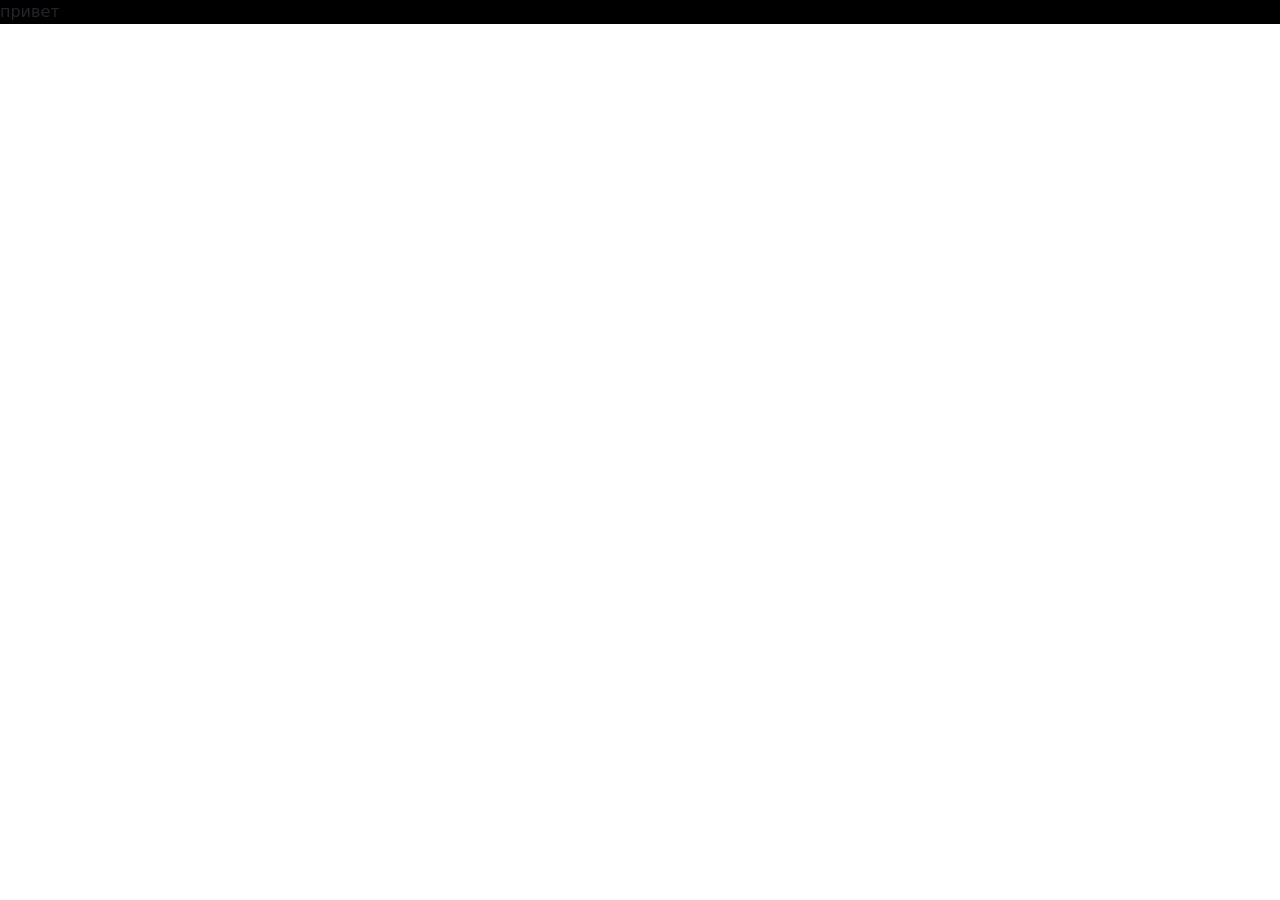
==== Проект Киберпанк/index.html @ 913610c4 "добавила проекты" ====
<!DOCTYPE html>
<html>
<head>
	<meta charset="utf-8">
	<meta name="viewport" content="width=device-width, initial-scale=1">
	<title>новый сайт</title>
	<!-- Подключение Bootstrap CSS -->
    <link href="https://cdn.jsdelivr.net/npm/bootstrap@5.3.5/dist/css/bootstrap.min.css" rel="stylesheet" integrity="sha384-SgOJa3DmI69IUzQ2PVdRZhwQ+dy64/BUtbMJw1MZ8t5HZApcHrRKUc4W0kG879m7" crossorigin="anonymous"> 
    <link rel="stylesheet" type="text/css" href="style.css">
</head>

<body>
	<div class="box">привет</div>









</body>
</html>
---- Проект Киберпанк/style.css ----
.box{
	background: black;
}
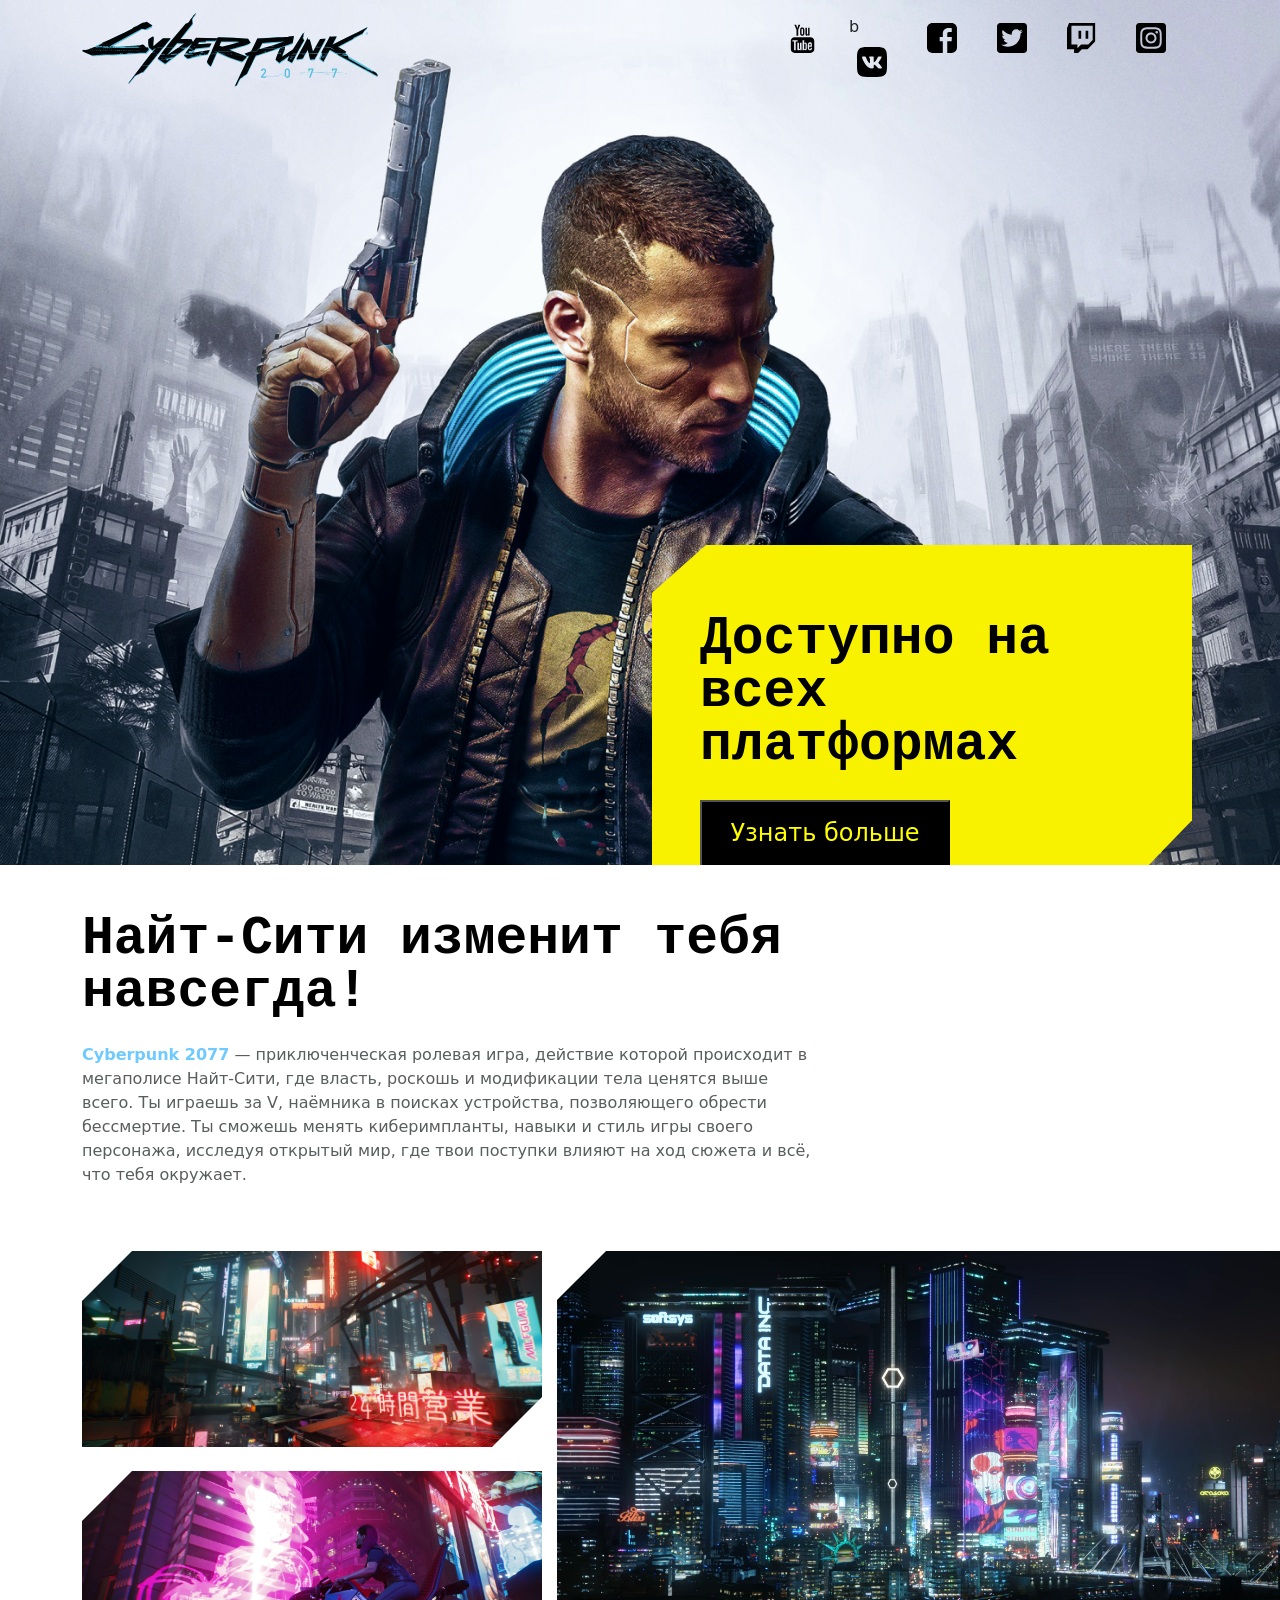
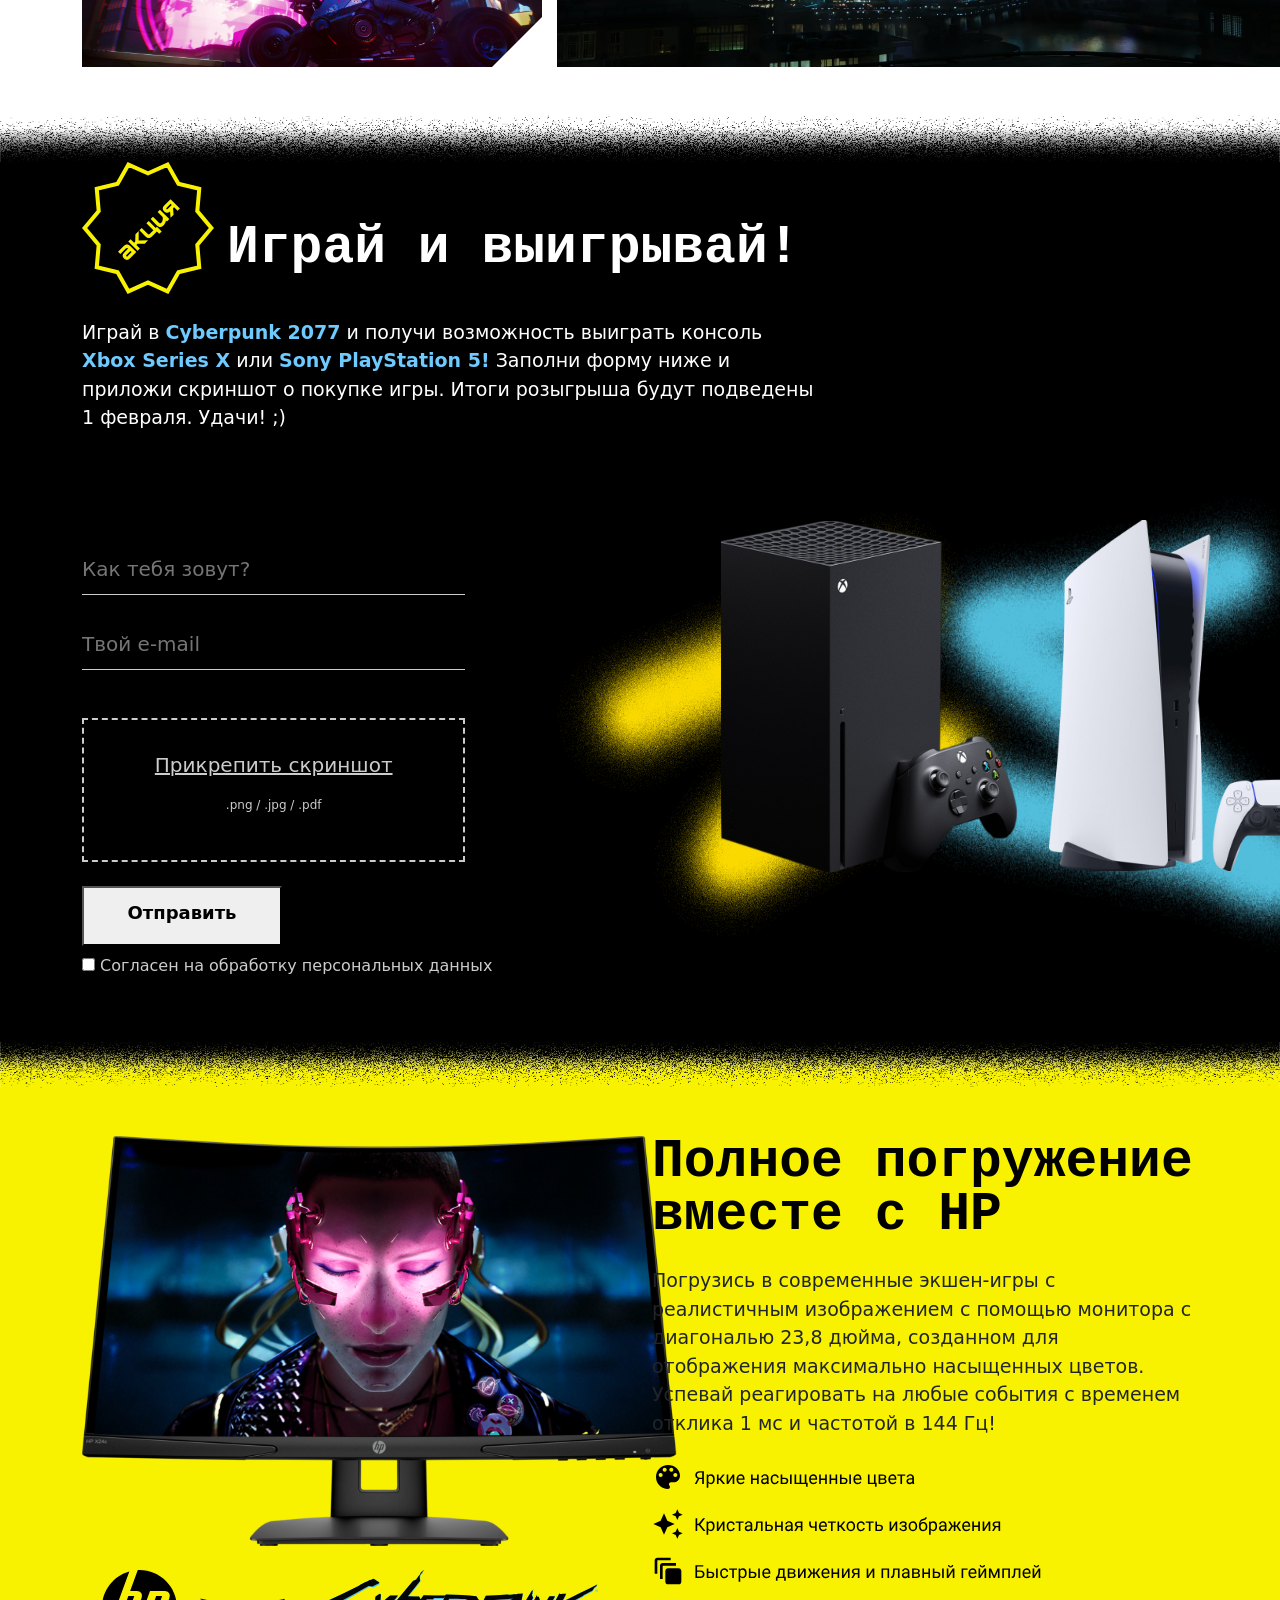
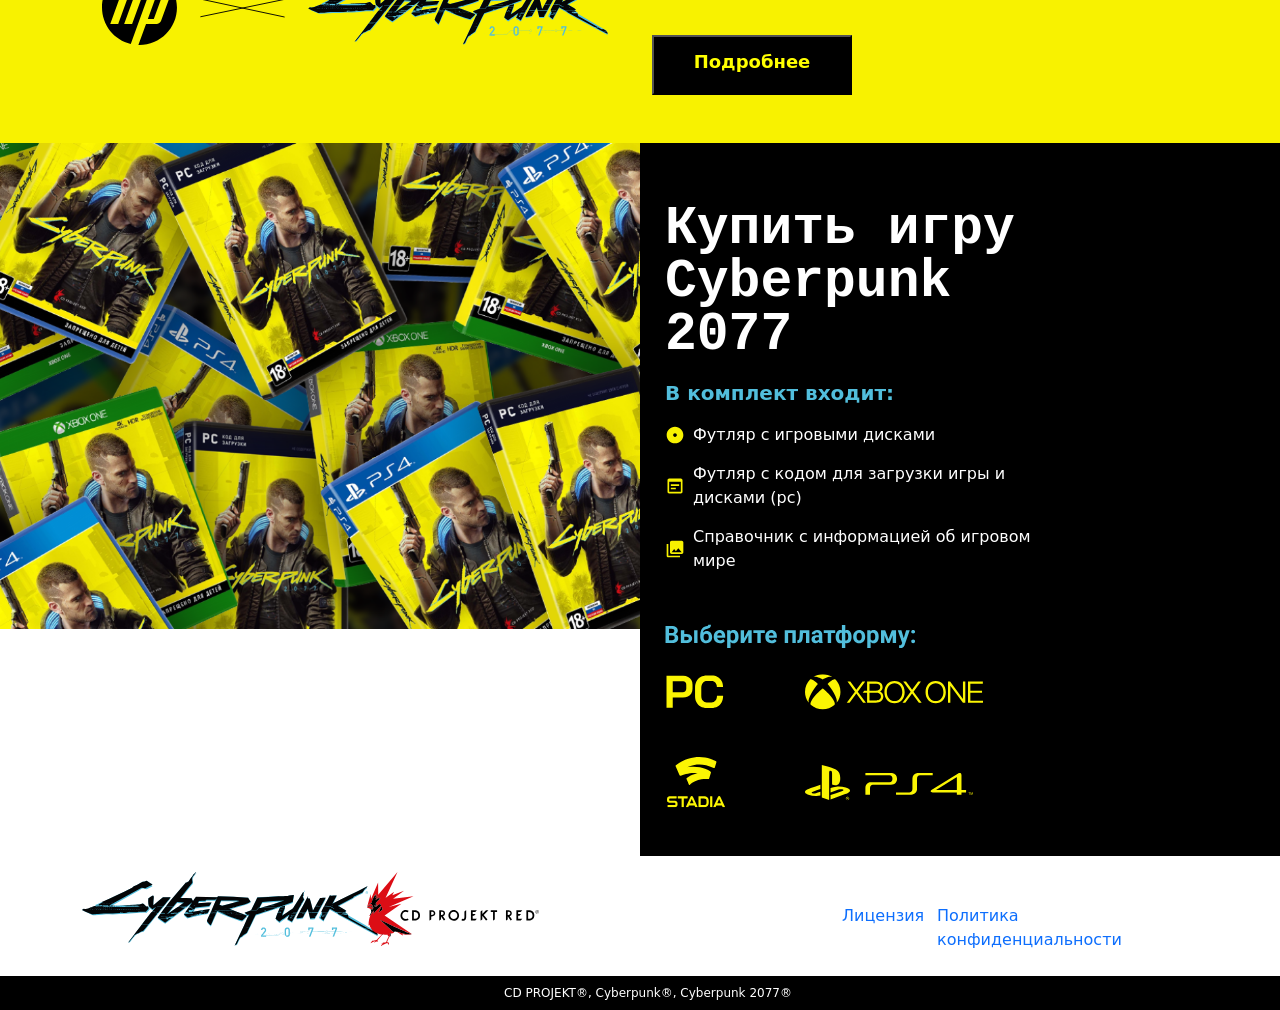
==== commit bf54273c: "для кота done" ====
--- a/Проект Киберпанк/index.html
+++ b/Проект Киберпанк/index.html
@@ -10,15 +10,224 @@
 </head>
 
 <body>
-	<div class="box">привет</div>
+<div class="container-fluid card1">
+	<div class="container mb-5">
+		<nav class="navbar navbar-expand">
+		    <a class="navbar-brand" href="#">
+		      <img src="img/Logo Cyberpunk.svg" alt="Лого" width="296" height="74">
+		    </a>
+			<div class="ms-auto">
+				<ul class="navbar-nav flex-row">
+					<li class="nav-item me-4">
+					  	<a class="nav-link" href="https://www.youtube.com" target="_blank"><img src="img/youtube logo.svg" alt="Утуб"></a>
+					 </li>
+					<li class="nav-item me-4"> b
+					   	<a class="nav-link" href="https://vk.com" target="_blank"><img src="img/vk logo.svg" alt="ВК"></a>
+					</li>
+					<li class="nav-item me-4">
+					   	<a class="nav-link" href="https://www.google.com/?hl=ru" target="_blank"><img src="img/Facebook.svg" alt="Фейсбук"></a>
+					 </li>
+					 <li class="nav-item me-4">
+					   	<a class="nav-link" href="https://www.google.com/?hl=ru" target="_blank"><img src="img/twitter-square logo.svg" alt="Твиттер"></a>
+					 </li>
+					 <li class="nav-item me-4">
+					   	<a class="nav-link" href="https://www.google.com/?hl=ru" target="_blank"><img src="img/twitch logo.svg" alt="Чат"></a>
+					 </li>
+					  <li class="nav-item me-4">
+					   	<a class="nav-link" href="https://www.google.com/?hl=ru" target="_blank"><img src="img/instagram-square logo.svg" alt="Инста"></a>
+					 </li>
+				</ul>
+			</div>		
+		</nav>
+	</div>
+	<div class="row" style="margin-top: 445px;">
+		<div class="col-md-6 offset-md-6">
+			<div class="yellow-box p-5">
+				<h1 style="margin-top: 20px;">Доступно на всех платформах</h1>
+				<button class="black-butt">
+					<a href="https://ru.wikipedia.org/wiki/Cyberpunk_2077" target="_blank">
+					<h4 style="color: yellow;">Узнать больше</h4>
+					</a>
+				</button>
+			</div>
+		</div>
+	</div>
+</div>
+<div class="container">
+	<div class="row mt-5">
+		<div class="col-md-10">
+			<h1>Найт-Сити изменит тебя навсегда!</h1>
+		</div>
+	</div>
+	<div class="row">
+		<div class="col-md-8 mt-3">
+			<p>
+			<span class="spanblue">Cyberpunk 2077</span> <span style="color: #5a5d5e;">— приключенческая ролевая игра, действие которой происходит в мегаполисе Найт-Сити, где власть, роскошь и модификации тела ценятся выше всего. Ты играешь за V, наёмника в поисках устройства, позволяющего обрести бессмертие. Ты сможешь менять киберимпланты, навыки и стиль игры своего персонажа, исследуя открытый мир, где твои поступки влияют на ход сюжета и всё, что тебя окружает.</span>
+			</p>
+		</div>
+	</div>
+	<div class="row">
+		<div class="col-md-5">
+			<div class="d-flex flex-column mt-5">
+				<div>
+				<img src="img/Rectangle 62.svg" alt="Китайская вывеска">
+				</div>
+				<div class="mt-4">
+				<img src="img/Rectangle 63.svg" alt="Мото">
+				</div>
+			</div>
+		</div>
+		<div class="col-md-7 mt-5">
+			<img style="height: 416px;" src="img/Rectangle 61.svg" alt="Город">
+		</div>
+	</div>
+</div>
+<div class="container-fluid mt-5 p-0">
+	<img src="img/22-1.svg" alt="Линия" style="background-size: cover; width: 100%;">
+</div>
+<div class="container-fluid bg-black">
+	<div class="container">
+		<div class="row">
+			<div class="col-md-1">
+				<img src="img/Group 215.svg" alt="Акция">
+			</div>
+			<div class="col-md-11">
+				<h1 class="text"> Играй и выигрывай!<h1>	
+			</div>
+		</div>
+		<div class="row">
+			<div class="col-md-8 mt-4">
+				<p class="p1">
+				Играй в <span class="spanblue">Cyberpunk 2077</span> и получи возможность выиграть консоль <span class="spanblue">Xbox Series X</span> или <span class="spanblue">Sony PlayStation 5!</span> Заполни форму ниже и приложи скриншот о покупке игры. Итоги розыгрыша будут подведены 1 февраля. Удачи! ;)
+				</p>
+			</div>
+		</div>
+		<div class="row mt-5">
+			<div class="col-md-5 mt-5">
+				<div>
+					<input class="input" type="text" placeholder="Как тебя зовут?">
+				</div>
+				<div class="mt-4">
+					<input class="input" type="email" placeholder="Твой е-mail">
+				</div>
+				<div class="upload mt-5">
+				  	<p style="font-size: 20px; text-decoration: underline;">Прикрепить скриншот</p>
+				  	<p style="font-size: 12px;">.png / .jpg / .pdf</p>
+				  	<input type="file" class="file-input" accept=".png,.jpg,.jpeg,.pdf">
+				</div>
+				<div class="mt-4">
+					<button class="but">
+						<a href="#" target="_blank"></a>
+				  		<p style="font-size: 18px;"><b>Отправить</b></p>
+				  	</button>
+				</div>
+				<div class="mt-2 mb-5">
+				  	<input type="checkbox" id="agree"> 
+				  	<label for="agree" class="agree"><p>Согласен на обработку персональных данных</p></label>
+				</div>
+			</div>
+			<div class="col-md-7">
+				<img src="img/Group 217.svg" alt="Линия">
+			</div>	
+		</div>
+	</div>		
+</div>
+<div class="container-fluid p-0">
+	<img src="img/22 2.svg" alt="Линия" style="background-size: cover; width: 100%;">
+</div>
+<div class="container-fluid" style="background-color: #F8F200;">
+	<div class="container">
+		<div class="row">
+			<div class="col-md-6 mt-5 mb-5">
+				<div>
+					<img src="img/Comp.svg" alt="Комп" style="height: 410px">
+				</div>
+				<div class="mt-4 Group-223">
+					<img src="img/Group 223.svg" alt="Лого">
+				</div>
+			</div>
+			<div class="col-md-6 mt-5 mb-5">
+				<div>
+					<h1>Полное погружение вместе с HP</h1>
+				</div>
+				<div class="mt-4">
+					<p class="p">Погрузись в современные экшен-игры с реалистичным изображением с помощью монитора с диагональю 23,8 дюйма, созданном для отображения максимально насыщенных цветов. Успевай реагировать на любые события с временем отклика 1 мс и частотой в 144 Гц!</p>
+				</div>
+				<div class="mt-4">
+					<img src="img/Group 227.svg" alt="Возможности">
+				</div>
+				<div>
+					<button class="but2 mt-5">
+						<a href="https://ru.wikipedia.org/wiki/Cyberpunk_2077" target="_blank" class="a">
+						<p style="font-size: 18px; color: yellow;"><b>Подробнее</b></p>
+						</a>
+					</button>
+				</div>
+			</div>
+		</div>
+	</div>
+</div>
+<div class="container-fluid">
+	<div class="row">
+		<div class="col-6 col-md-6 p-0">
+			<img src="img/Untitled-1 1.png" alt="Cyberpunk 2077" class="img-fluid" style="width: 850px;">
+		</div>
+		<div class="col-6 bg-black p-0">
+			<div class="row mb-5">
+				<div class="col-md-8">
+					<div>
+						<h1 class="text2">Купить игру Cyberpunk 2077</h1>
+					</div>
+					<div class="mt-3">
+						<span class="text3">В комплект входит:</span>
+					</div>
+					<div class="d-flex align-items-center mb-2 text4">
+						<img src="img/disk.svg" alt="Кружочек" width="20" height="20" style="margin-right: 8px;">
+						<span>Футляр с игровыми дисками</span>
+					</div>
+					<div class="d-flex align-items-center mb-2 text4">
+						<img src="img/wysiwyg.svg" alt="Документ" width="20" height="20" style="margin-right: 8px;">
+						<span>Футляр с кодом для загрузки игры и дисками (pc)</span>
+					</div>
+					<div class="d-flex align-items-center mb-2 text4">
+						<img src="img/collections.svg" alt="Картинка" width="20" height="20" style="margin-right: 8px;">
+						<span>Справочник с информацией об игровом мире</span>
+					</div>
+					<div class="mt-5 ms-4">
+						<img src="img/Group 236.svg" alt="Выберите платформу">
+					</div>
+				</div>
+			</div>
+		</div>
+	</div>
+</div>
+<footer>
+<div class="container">
+	<div class="row">
+		<div class="col-md-3 mt-3">
+			<img src="img/Logo Cyberpunk.svg" alt="Лого">
+		</div>
+		<div class="col-md-2 mt-3">
+			<img src="img/CD_Projekt_logo 1.svg" alt="Курица">
+		</div>
+		<div class="col-md-1 offset-md-3 mt-5">
+			<a href="#" target="_blank">Лицензия</a>
+		</div>
+		<div class="col-md-3 mt-5" >
+			<a href="#" target="_blank">Политика конфиденциальности</a>
+		</div>
+	</div>
+</div>
+</footer>
+<div class="container-fluid bg-black">
+	<div class="container mt-4">
+		<div class="row">
+			<div class="col-md-12 CD-PROJEKT m-2">
+				CD PROJEKT®, Cyberpunk®, Cyberpunk 2077®
+			</div>
+		</div>
+	</div>
+</div>
+</body>
+</html>
 
-
-
-
-
-
-
-
-
-</body>
-</html>
--- a/Проект Киберпанк/style.css
+++ b/Проект Киберпанк/style.css
@@ -1,3 +1,130 @@
-.box{
-	background: black;
+.yellow-box {
+	background-color: #F8F200;
+	width: 540px;
+	height: 320px;
+	clip-path: polygon(10% 0, 100% 0, 100% 86%, 92% 100%, 0 100%, 0% 60%, 0 15%);
+	}
+
+.card1 {
+  background-image: url('img/Cuberpank man.png');
+  background-size: cover;
+  background-position: center;
+}
+
+h1 {
+	font-family: 'Andale Mono', monospace;
+	font-size: 53px;
+	line-height: 1;
+	font-weight: 700;
+	color: black;
+}
+
+.black-butt {
+	background-color: black;
+	margin-top: 20px;
+	width: 250px;
+	height: 75px;
+}
+
+.text {
+	color: #FFFFFF;
+	margin-left: 50px;
+	margin-top: 60px;
+}
+
+.spanblue {
+	color: #6ecaff; 
+	font-weight: bold;
+}
+
+.input {
+  width: 85%;
+  padding: 10px 0;
+  border: none;
+  border-bottom: 1px solid #ccc;
+  background: transparent; /* прозрачный фон */
+  color: white;
+  font-size: 20px;
+  outline: none;
+}
+
+.upload {
+  border: 2px dashed #ccc;
+  padding: 30px;
+  text-align: center;
+  cursor: pointer;
+  width: 85%;
+  color: #ccc;
+ }
+
+ .file-input {
+   display: none;
+ }
+
+.but {
+	text-align: center;
+  line-height: 48px;
+	width: 200px;
+	height: 60px;
+}
+
+a {
+	text-decoration: none;
+}
+
+.agree {
+  background: transparent;
+  cursor: pointer;
+  color: #ccc;
+}
+
+.p {
+	font-size: 19px;
+}
+
+.p1 {
+	font-size: 19px;
+	color: #FFFFFF;
+}
+
+.but2 {
+	text-align: center;
+  line-height: 48px;
+	width: 200px;
+	height: 60px;
+	background-color: black;
+}
+
+.Group-223 {
+	display: flex;
+	justify-content: center;
+	height: 75px;
+}
+
+.text3 {
+	color: #52BEDC;
+	margin-left: 25px;
+	margin-top: 60px;
+	font-size: 20px;
+	font-weight: bold;
+}
+
+
+.text2 {
+	color: #FFFFFF;
+	margin-left: 25px;
+	margin-top: 60px;
+}
+
+.text4 {
+	color: #FFFFFF;
+	margin-left: 25px;
+	margin-top: 15px;
+}
+
+.CD-PROJEKT {
+	color: #FFFFFF;
+	display: flex;
+	justify-content: center;
+	font-size: 12px;
 }
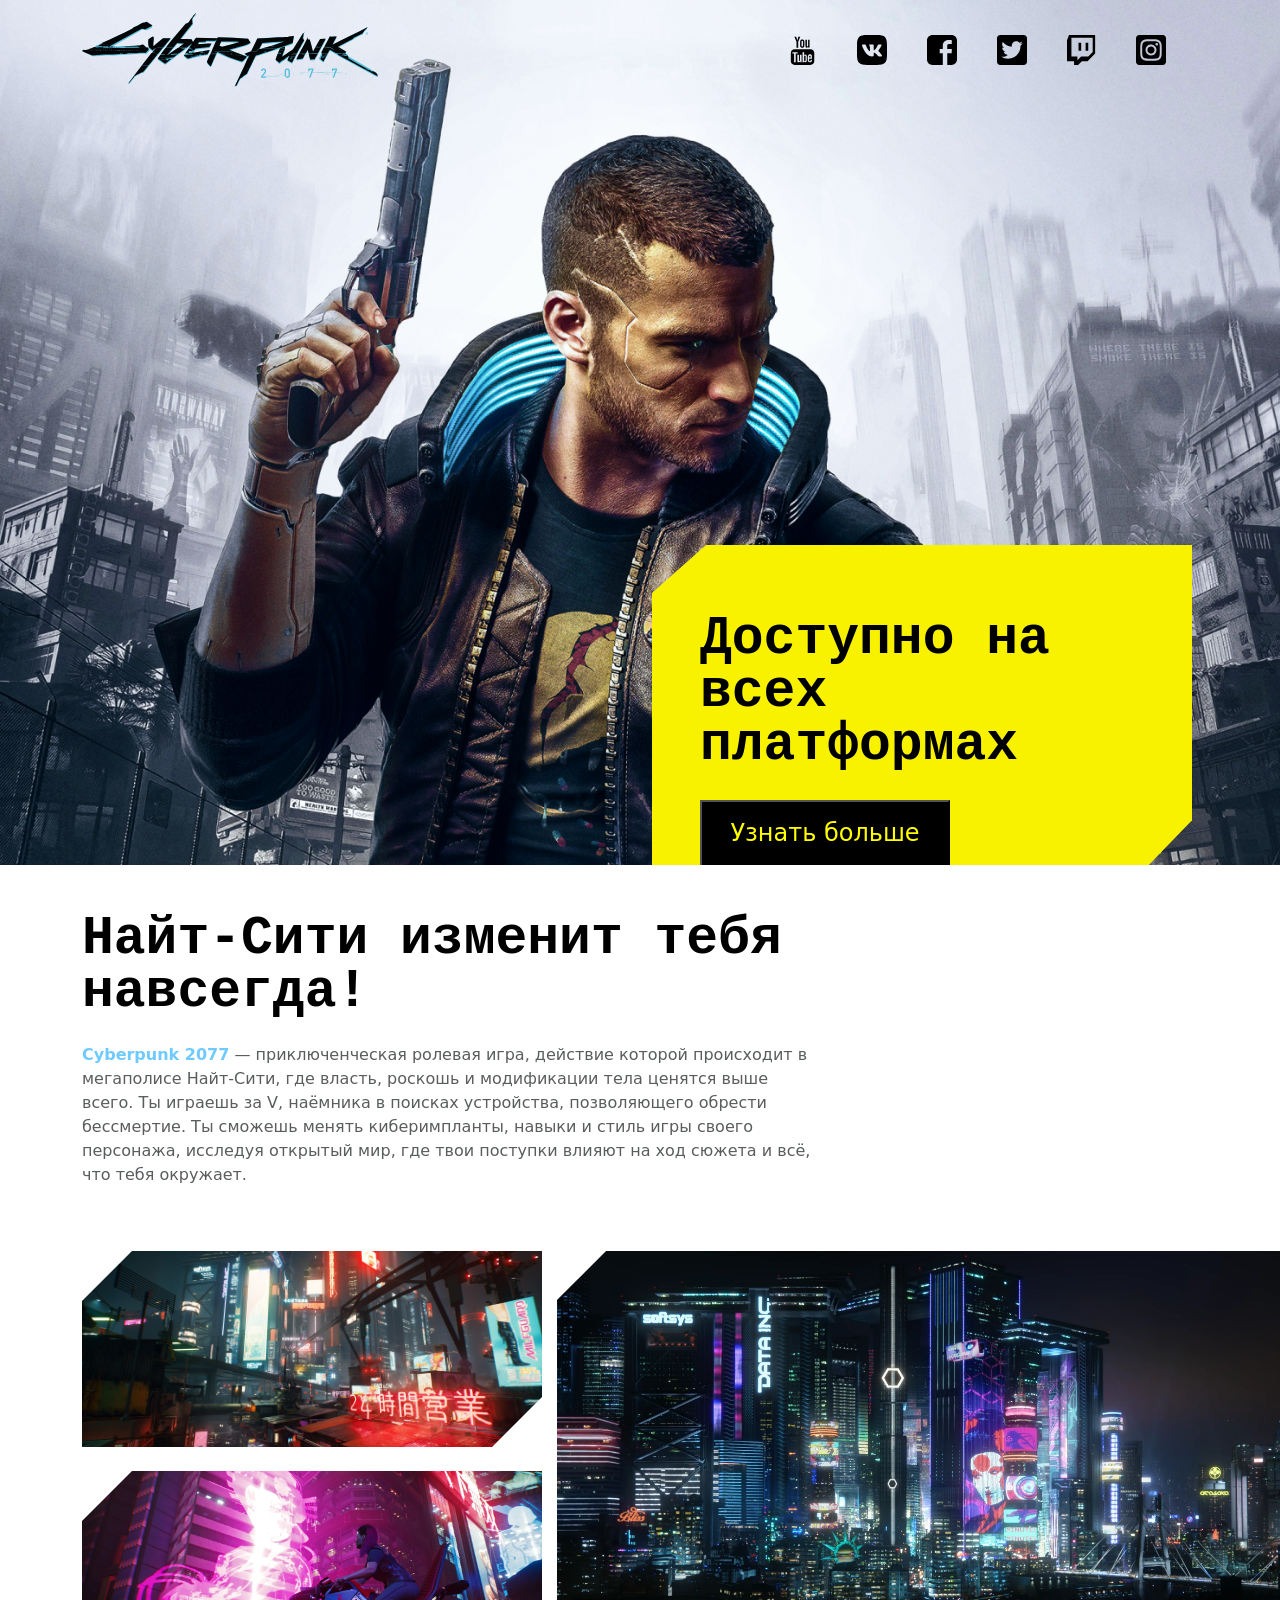
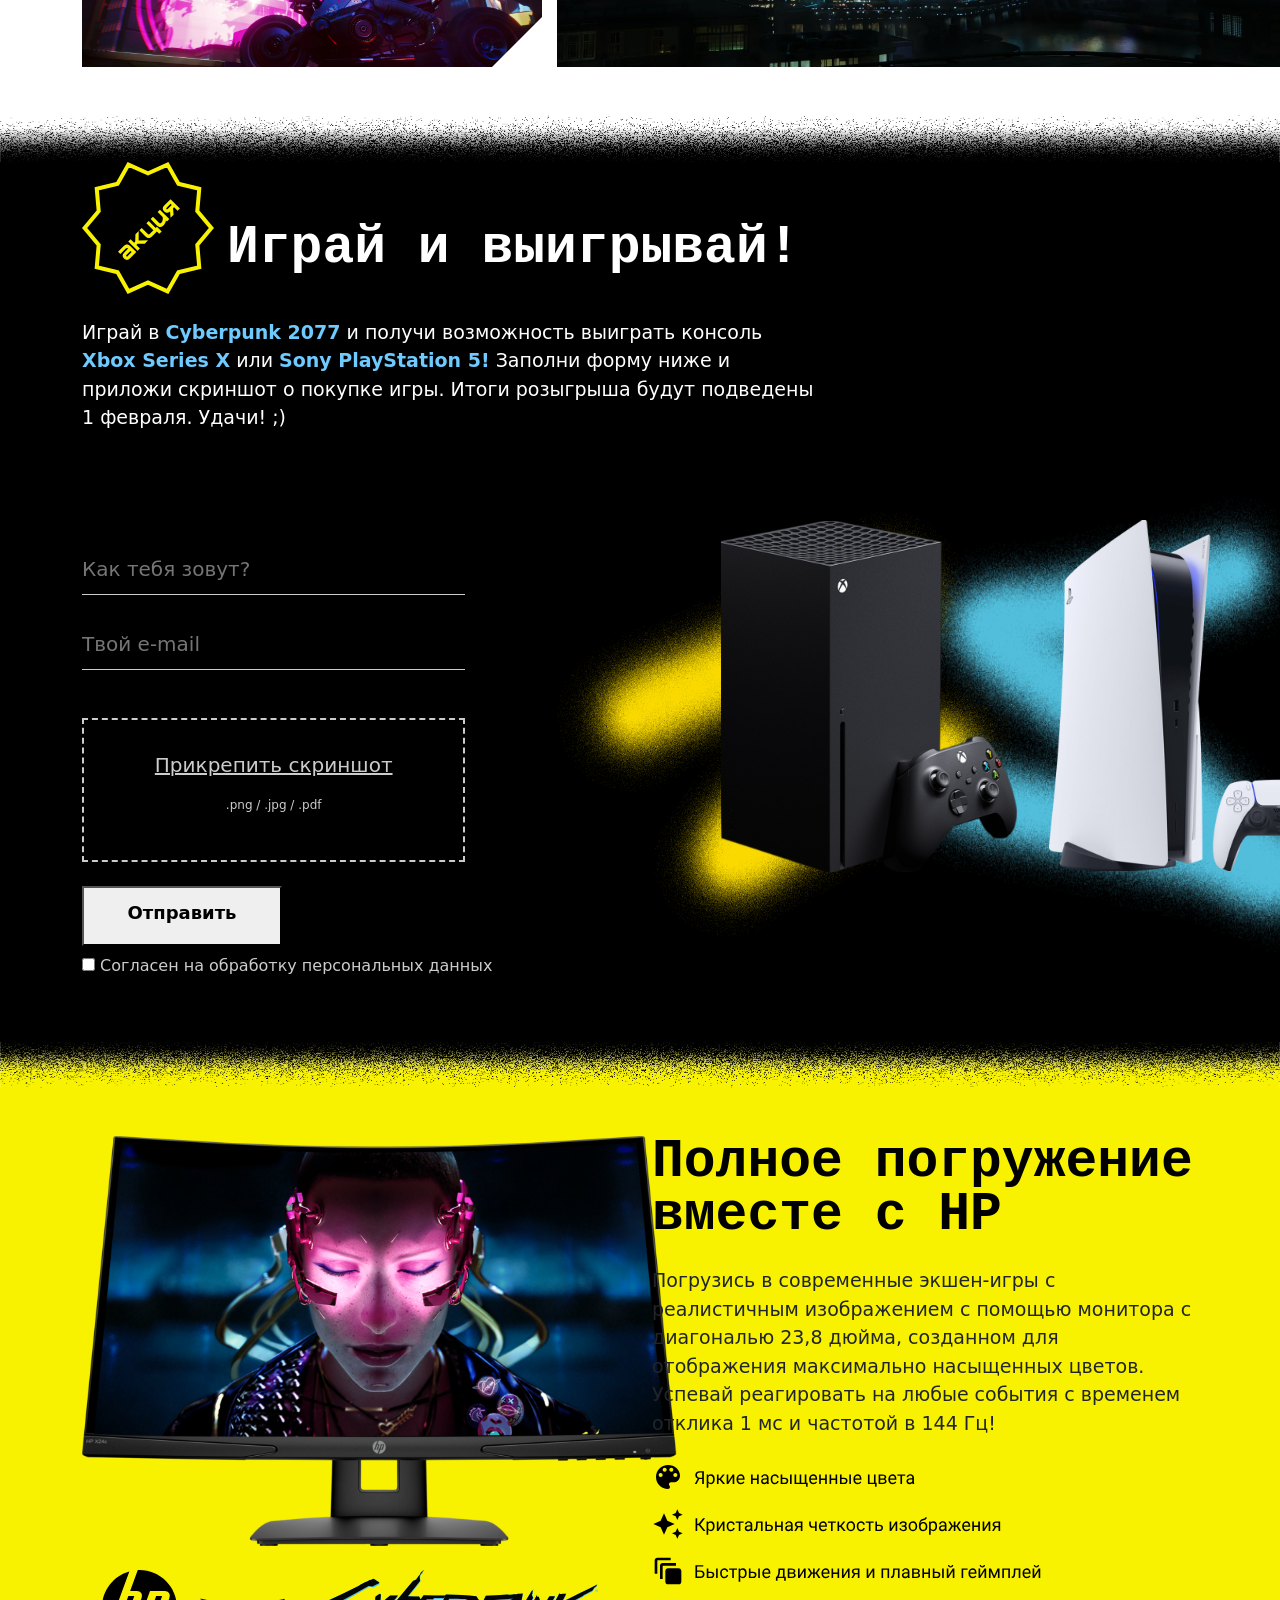
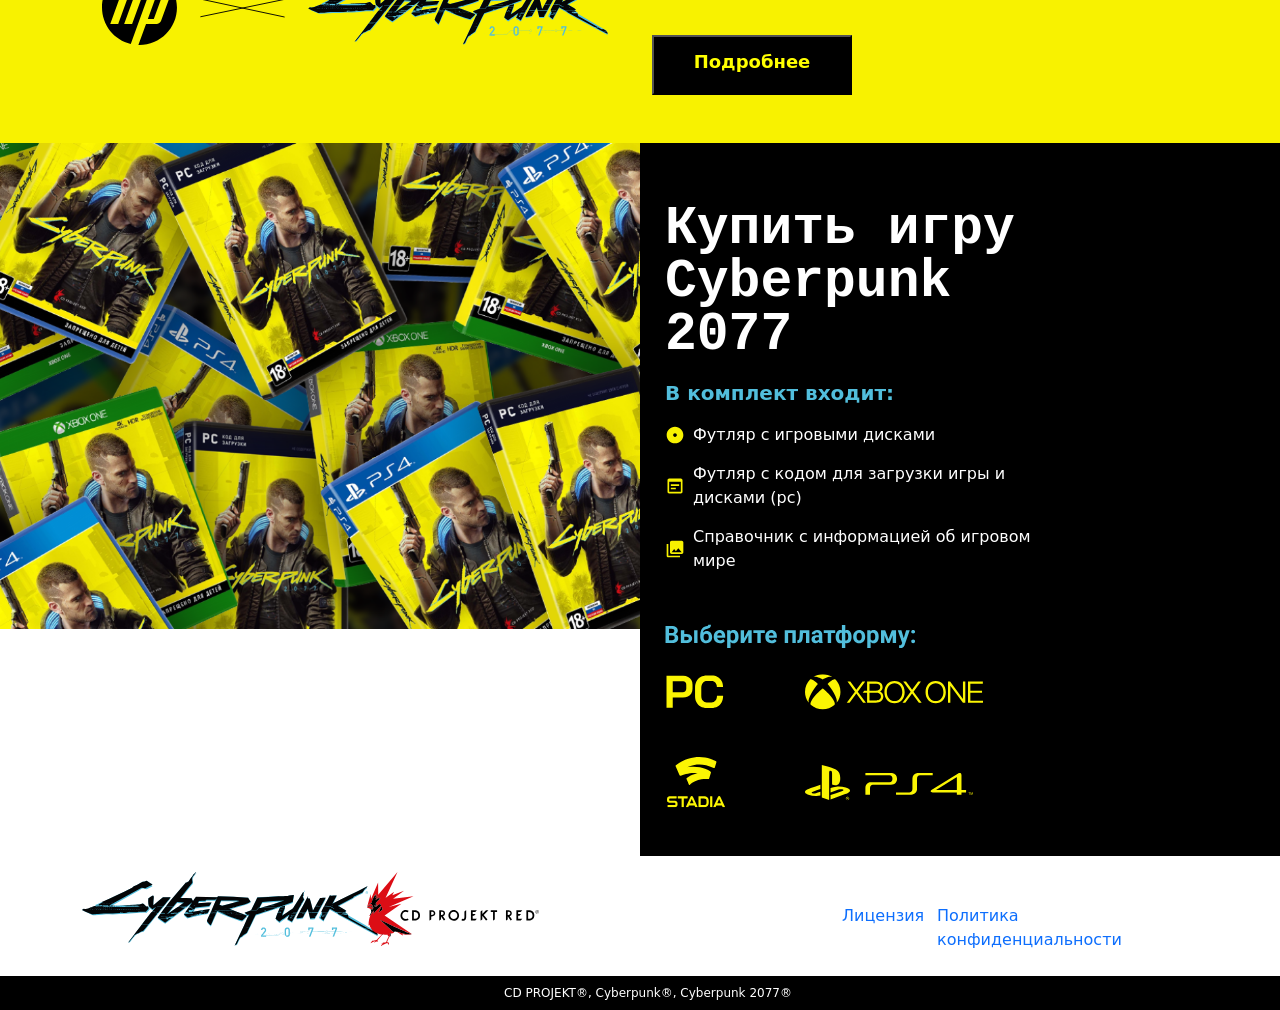
==== commit 9c175943: "для кота" ====
--- a/Проект Киберпанк/index.html
+++ b/Проект Киберпанк/index.html
@@ -21,7 +21,7 @@
 					<li class="nav-item me-4">
 					  	<a class="nav-link" href="https://www.youtube.com" target="_blank"><img src="img/youtube logo.svg" alt="Утуб"></a>
 					 </li>
-					<li class="nav-item me-4"> b
+					<li class="nav-item me-4">
 					   	<a class="nav-link" href="https://vk.com" target="_blank"><img src="img/vk logo.svg" alt="ВК"></a>
 					</li>
 					<li class="nav-item me-4">
